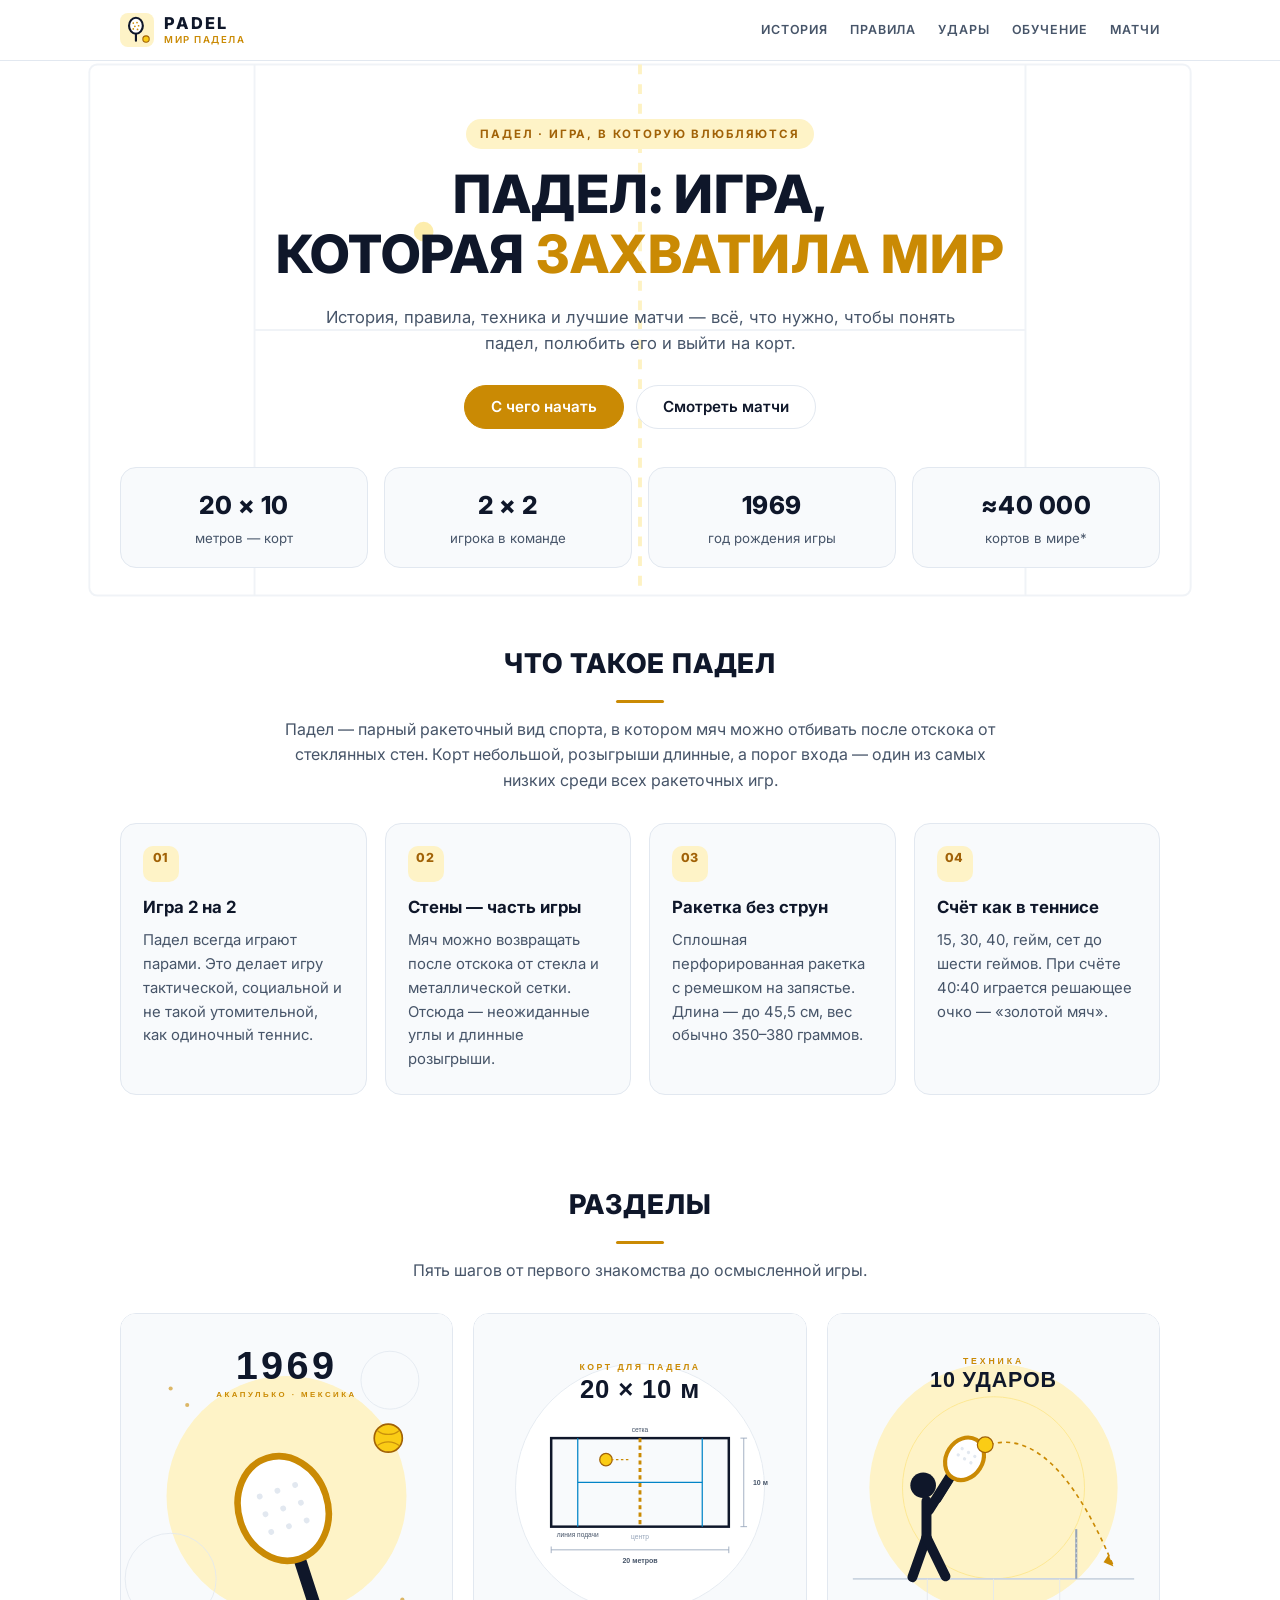
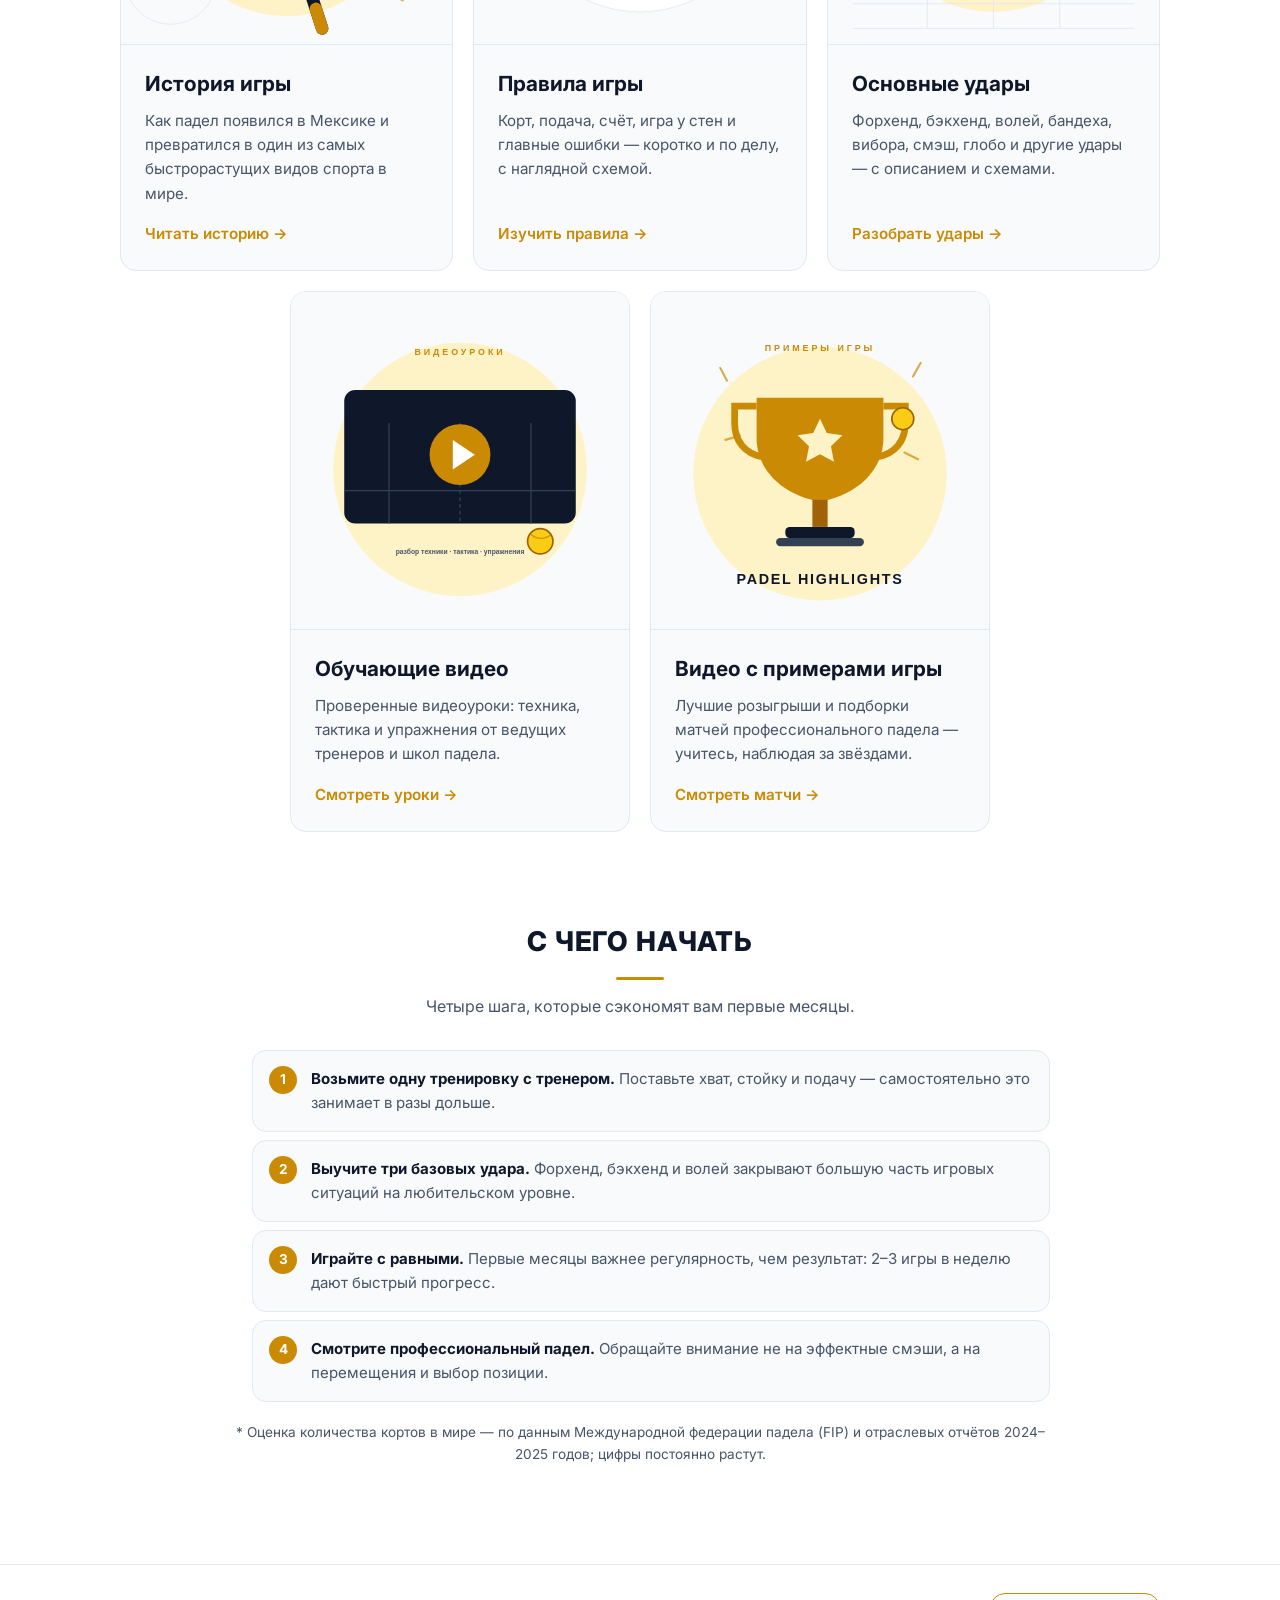
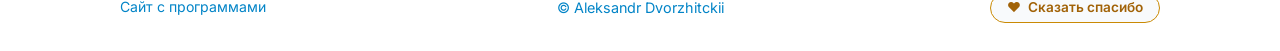
==== index.html @ b7a2c3af "Сайт про падел: история, правила, удары и видео" ====
<!DOCTYPE html>
<html lang="ru">
<head>
  <meta charset="UTF-8" />
  <meta name="viewport" content="width=device-width, initial-scale=1.0" />
  <title>PADEL — всё о паделе: история, правила, удары и лучшие матчи</title>
  <link rel="icon" type="image/svg+xml" href="assets/img/logo.svg" />
  <meta name="description" content="Падел: история и рост популярности, правила игры, основные удары с наглядными схемами, обучающие видео и лучшие матчи. Понятный гид для начинающих." />
  <meta property="og:title" content="PADEL — всё о паделе" />
  <meta property="og:description" content="История, правила, техника и лучшие матчи — всё о паделе в одном месте." />
  <meta property="og:type" content="website" />
  <meta property="og:locale" content="ru_RU" />

  <link rel="preconnect" href="https://fonts.googleapis.com" />
  <link rel="preconnect" href="https://fonts.gstatic.com" crossorigin />
  <link href="https://fonts.googleapis.com/css2?family=Inter:wght@400;500;600;700;800&display=swap" rel="stylesheet" />
  <link rel="stylesheet" href="assets/css/style.css" />
  <script src="assets/js/main.js" defer></script>
</head>
<body>
  <a class="skip-link" href="#main">Перейти к содержимому</a>

  <header class="site-header">
    <div class="container header-inner">
      <a class="brand" href="index.html" aria-label="Padel — на главную">
        <img class="brand-mark" src="assets/img/logo.svg" alt="" width="34" height="34" />
        <span class="brand-text">PADEL<small>МИР ПАДЕЛА</small></span>
      </a>
      <nav class="nav" aria-label="Основная навигация">
        <a href="history.html">История</a>
        <a href="rules.html">Правила</a>
        <a href="strokes.html">Удары</a>
        <a href="tutorials.html">Обучение</a>
        <a href="matches.html">Матчи</a>
      </nav>
    </div>
  </header>

  <main id="main">
    <section class="hero">
      <svg class="hero-court" viewBox="0 0 1200 620" fill="none" aria-hidden="true" focusable="false">
        <rect x="40" y="40" width="1120" height="540" rx="8" stroke="#e2e8f0" stroke-width="2" />
        <line x1="600" y1="40" x2="600" y2="580" stroke="#fde68a" stroke-width="4" stroke-dasharray="10 10" />
        <line x1="208" y1="40" x2="208" y2="580" stroke="#e2e8f0" stroke-width="2" />
        <line x1="992" y1="40" x2="992" y2="580" stroke="#e2e8f0" stroke-width="2" />
        <line x1="208" y1="310" x2="992" y2="310" stroke="#e2e8f0" stroke-width="2" />
        <circle cx="380" cy="210" r="10" fill="#facc15" opacity="0.7" />
      </svg>

      <div class="container">
        <span class="eyebrow">Падел · игра, в которую влюбляются</span>
        <h1>Падел: игра,<br />которая <span class="accent">захватила мир</span></h1>
        <p class="hero-lead">
          История, правила, техника и лучшие матчи — всё, что нужно, чтобы
          понять падел, полюбить его и выйти на корт.
        </p>
        <div class="hero-actions">
          <a class="btn btn-primary" href="#start">С чего начать</a>
          <a class="btn btn-ghost" href="matches.html">Смотреть матчи</a>
        </div>

        <div class="stats">
          <div class="stat"><b>20 × 10</b><span>метров — корт</span></div>
          <div class="stat"><b>2 × 2</b><span>игрока в команде</span></div>
          <div class="stat"><b>1969</b><span>год рождения игры</span></div>
          <div class="stat"><b>≈40 000</b><span>кортов в мире*</span></div>
        </div>
      </div>
    </section>
    <section class="section" aria-labelledby="about-title">
      <div class="container">
        <div class="section-head">
          <h2 id="about-title">Что такое падел</h2>
          <p>
            Падел — парный ракеточный вид спорта, в котором мяч можно
            отбивать после отскока от стеклянных стен. Корт небольшой,
            розыгрыши длинные, а порог входа — один из самых низких
            среди всех ракеточных игр.
          </p>
        </div>

        <div class="feature-grid">
          <div class="feature">
            <span class="icon" aria-hidden="true">🎾</span>
            <h3>Игра 2 на 2</h3>
            <p>
              Падел всегда играют парами. Это делает игру тактической,
              социальной и не такой утомительной, как одиночный теннис.
            </p>
          </div>
          <div class="feature">
            <span class="icon" aria-hidden="true">🧱</span>
            <h3>Стены — часть игры</h3>
            <p>
              Мяч можно возвращать после отскока от стекла и металлической
              сетки. Отсюда — неожиданные углы и длинные розыгрыши.
            </p>
          </div>
          <div class="feature">
            <span class="icon" aria-hidden="true">🏓</span>
            <h3>Ракетка без струн</h3>
            <p>
              Сплошная перфорированная ракетка с ремешком на запястье.
              Длина — до 45,5 см, вес обычно 350–380 граммов.
            </p>
          </div>
          <div class="feature">
            <span class="icon" aria-hidden="true">📊</span>
            <h3>Счёт как в теннисе</h3>
            <p>
              15, 30, 40, гейм, сет до шести геймов. При счёте 40:40
              играется решающее очко — «золотой мяч».
            </p>
          </div>
        </div>
      </div>
    </section>

    <section class="section" aria-labelledby="sections-title">
      <div class="container">
        <div class="section-head">
          <h2 id="sections-title">Разделы</h2>
          <p>Пять шагов от первого знакомства до осмысленной игры.</p>
        </div>

        <div class="grid">
          <a class="card" href="history.html">
            <img class="card-img" src="assets/img/cover-history.svg" alt="История падела: ракетка и мяч, 1969 год" width="800" height="800" />
            <div class="card-body">
              <h3>История игры</h3>
              <p>Как падел появился в Мексике и превратился в один из самых быстрорастущих видов спорта в мире.</p>
              <div class="card-link">Читать историю →</div>
            </div>
          </a>

          <a class="card" href="rules.html">
            <img class="card-img" src="assets/img/cover-rules.svg" alt="Правила падела: корт 20 на 10 метров" width="800" height="800" />
            <div class="card-body">
              <h3>Правила игры</h3>
              <p>Корт, подача, счёт, игра у стен и главные ошибки — коротко и по делу, с наглядной схемой.</p>
              <div class="card-link">Изучить правила →</div>
            </div>
          </a>

          <a class="card" href="strokes.html">
            <img class="card-img" src="assets/img/cover-strokes.svg" alt="Основные удары в паделе: игрок выполняет удар" width="800" height="800" />
            <div class="card-body">
              <h3>Основные удары</h3>
              <p>Форхенд, бэкхенд, волей, бандеха, вибора, смэш, глобо и другие удары — с описанием и схемами.</p>
              <div class="card-link">Разобрать удары →</div>
            </div>
          </a>

          <a class="card" href="tutorials.html">
            <img class="card-img" src="assets/img/cover-tutorials.svg" alt="Обучающие видео по паделу" width="800" height="800" />
            <div class="card-body">
              <h3>Обучающие видео</h3>
              <p>Проверенные видеоуроки: техника, тактика и упражнения от ведущих тренеров и школ падела.</p>
              <div class="card-link">Смотреть уроки →</div>
            </div>
          </a>

          <a class="card" href="matches.html">
            <img class="card-img" src="assets/img/cover-matches.svg" alt="Лучшие матчи и розыгрыши в паделе" width="800" height="800" />
            <div class="card-body">
              <h3>Видео с примерами игры</h3>
              <p>Лучшие розыгрыши и подборки матчей профессионального падела — учитесь, наблюдая за звёздами.</p>
              <div class="card-link">Смотреть матчи →</div>
            </div>
          </a>
        </div>
      </div>
    </section>
    <section class="section" id="start" aria-labelledby="start-title">
      <div class="container">
        <div class="section-head">
          <h2 id="start-title">С чего начать</h2>
          <p>Четыре шага, которые сэкономят вам первые месяцы.</p>
        </div>

        <div class="prose">
          <ol class="steps">
            <li><strong>Возьмите одну тренировку с тренером.</strong> Поставьте хват, стойку и подачу — самостоятельно это занимает в разы дольше.</li>
            <li><strong>Выучите три базовых удара.</strong> Форхенд, бэкхенд и волей закрывают большую часть игровых ситуаций на любительском уровне.</li>
            <li><strong>Играйте с равными.</strong> Первые месяцы важнее регулярность, чем результат: 2–3 игры в неделю дают быстрый прогресс.</li>
            <li><strong>Смотрите профессиональный падел.</strong> Обращайте внимание не на эффектные смэши, а на перемещения и выбор позиции.</li>
          </ol>

          <p class="video-note">
            * Оценка количества кортов в мире — по данным Международной
            федерации падела (FIP) и отраслевых отчётов 2024–2025 годов;
            цифры постоянно растут.
          </p>
        </div>
      </div>
    </section>
  </main>

  <footer>
    <div class="container footer-inner">
      <div class="footer-links">
        <a href="https://www.dvorzhik.site/">Сайт с программами</a>
      </div>
      <a class="footer-copy" href="https://t.me/dvorzhik" target="_blank" rel="noopener noreferrer">© Aleksandr Dvorzhitckii</a>
      <a class="support-btn"
         id="supportBtn"
         href="https://web.tribute.tg/d/QPI"
         target="_blank"
         rel="noopener noreferrer"
         title="Поддержать проект">
        <span class="support-btn__icon" id="supportIcon" aria-hidden="true">❤️</span>
        <span class="support-btn__label" id="supportLabel">Сказать спасибо</span>
      </a>
    </div>
  </footer>
</body>
</html>
---- assets/css/style.css ----
/* ============================================================
   PADEL — всё о паделе
   Стилистика: референс dvorzhik.ru (Inter, светлая тема,
   акцент #ca8a04, карточки #f8fafc, подвал в три колонки)
   ============================================================ */

:root {
  --bg: #ffffff;
  --card-bg: #f8fafc;
  --card-border: #e2e8f0;
  --accent: #ca8a04;
  --accent-hover: #a16207;
  --accent-soft: #fef3c7;
  --text-main: #0f172a;
  --text-muted: #475569;
  --link: #0284c7;
  --radius: 16px;
  --shadow: 0 12px 28px rgba(15, 23, 42, 0.08);
}

* {
  box-sizing: border-box;
  margin: 0;
  padding: 0;
}

html {
  scroll-behavior: smooth;
}

body {
  font-family: 'Inter', system-ui, -apple-system, sans-serif;
  background-color: var(--bg);
  color: var(--text-main);
  line-height: 1.6;
  -webkit-font-smoothing: antialiased;
  display: flex;
  flex-direction: column;
  min-height: 100vh;
}

main {
  flex: 1 0 auto;
}

a {
  color: var(--link);
  text-decoration: none;
  transition: color 0.2s;
}

a:hover {
  color: var(--accent);
}

img,
svg {
  max-width: 100%;
}

:focus-visible {
  outline: 2px solid var(--accent);
  outline-offset: 3px;
}

.container {
  max-width: 1080px;
  margin: 0 auto;
  padding: 0 20px;
  width: 100%;
}

.visually-hidden {
  position: absolute;
  width: 1px;
  height: 1px;
  margin: -1px;
  padding: 0;
  overflow: hidden;
  clip: rect(0 0 0 0);
  white-space: nowrap;
  border: 0;
}

.skip-link {
  position: absolute;
  left: 16px;
  top: -60px;
  z-index: 100;
  background: var(--accent);
  color: #fff;
  padding: 10px 18px;
  border-radius: 0 0 10px 10px;
  font-weight: 600;
  transition: top 0.2s;
}

.skip-link:focus {
  top: 0;
  color: #fff;
}

/* ---------- Шапка сайта ---------- */

.site-header {
  position: sticky;
  top: 0;
  z-index: 50;
  background: rgba(255, 255, 255, 0.94);
  backdrop-filter: blur(8px);
  border-bottom: 1px solid var(--card-border);
}

.header-inner {
  display: flex;
  align-items: center;
  justify-content: space-between;
  gap: 14px 28px;
  flex-wrap: wrap;
  padding-top: 13px;
  padding-bottom: 13px;
}

.brand {
  display: inline-flex;
  align-items: center;
  gap: 10px;
  color: var(--text-main);
  font-size: 1.02rem;
  font-weight: 800;
  letter-spacing: 0.14em;
  text-transform: uppercase;
  line-height: 1;
}

.brand:hover {
  color: var(--text-main);
}

.brand-mark {
  width: 34px;
  height: 34px;
  flex: 0 0 auto;
}

.brand-text small {
  display: block;
  margin-top: 4px;
  font-size: 0.6rem;
  font-weight: 600;
  letter-spacing: 0.16em;
  color: var(--accent);
}

.nav {
  display: flex;
  align-items: center;
  gap: 22px;
}

.nav a {
  position: relative;
  padding: 6px 0;
  font-size: 0.78rem;
  font-weight: 600;
  letter-spacing: 0.07em;
  text-transform: uppercase;
  color: var(--text-muted);
  white-space: nowrap;
}

.nav a:hover {
  color: var(--accent);
}

.nav a[aria-current='page'] {
  color: var(--text-main);
}

.nav a[aria-current='page']::after {
  content: '';
  position: absolute;
  left: 0;
  right: 0;
  bottom: -2px;
  height: 2px;
  border-radius: 2px;
  background: var(--accent);
}

/* ---------- Заголовки страниц (как в референсе) ---------- */

.top-title-sec {
  padding: 35px 0 20px;
  text-align: center;
}

.top-title-sec h1 {
  font-size: 2.2rem;
  font-weight: 800;
  letter-spacing: 0.5px;
  color: var(--text-main);
  text-transform: uppercase;
}

.page-head {
  padding: 46px 0 6px;
  text-align: center;
}

.page-head h1 {
  font-size: clamp(1.7rem, 4vw, 2.4rem);
  font-weight: 800;
  letter-spacing: 0.5px;
  text-transform: uppercase;
  line-height: 1.2;
}

.page-head .eyebrow {
  margin-bottom: 14px;
}

.page-head .lead {
  max-width: 720px;
  margin: 16px auto 0;
  color: var(--text-muted);
  font-size: 1.02rem;
}

.eyebrow {
  display: inline-flex;
  align-items: center;
  gap: 8px;
  padding: 6px 14px;
  border-radius: 999px;
  background: var(--accent-soft);
  color: var(--accent-hover);
  font-size: 0.72rem;
  font-weight: 700;
  letter-spacing: 0.16em;
  text-transform: uppercase;
}

/* ---------- Главный экран ---------- */

.hero {
  position: relative;
  overflow: hidden;
  padding: 58px 0 30px;
  text-align: center;
}

.hero-court {
  position: absolute;
  top: 50%;
  left: 50%;
  width: min(1180px, 130%);
  transform: translate(-50%, -50%);
  opacity: 0.5;
  pointer-events: none;
  z-index: -1;
}

.hero h1 {
  max-width: 900px;
  margin: 16px auto 0;
  font-size: clamp(2rem, 5.4vw, 3.3rem);
  font-weight: 800;
  line-height: 1.12;
  letter-spacing: 0.01em;
  text-transform: uppercase;
}

.hero h1 .accent {
  color: var(--accent);
}

.hero-lead {
  max-width: 660px;
  margin: 20px auto 0;
  color: var(--text-muted);
  font-size: 1.04rem;
}

.hero-actions {
  display: flex;
  flex-wrap: wrap;
  justify-content: center;
  gap: 12px;
  margin-top: 28px;
}

.btn {
  display: inline-flex;
  align-items: center;
  justify-content: center;
  gap: 8px;
  padding: 12px 26px;
  border: 1px solid transparent;
  border-radius: 999px;
  font-family: inherit;
  font-size: 0.95rem;
  font-weight: 600;
  line-height: 1.2;
  cursor: pointer;
  transition: background-color 0.25s, color 0.25s, border-color 0.25s,
    transform 0.25s, box-shadow 0.25s;
}

.btn-primary {
  background: var(--accent);
  border-color: var(--accent);
  color: #ffffff;
}

.btn-primary:hover,
.btn-primary:focus-visible {
  background: var(--accent-hover);
  border-color: var(--accent-hover);
  color: #ffffff;
  transform: translateY(-2px);
  box-shadow: 0 8px 18px rgba(202, 138, 4, 0.25);
}

.btn-ghost {
  background: #ffffff;
  border-color: var(--card-border);
  color: var(--text-main);
}

.btn-ghost:hover,
.btn-ghost:focus-visible {
  border-color: var(--accent);
  color: var(--accent-hover);
  transform: translateY(-2px);
}

/* ---------- Показатели ---------- */

.stats {
  display: grid;
  grid-template-columns: repeat(auto-fit, minmax(150px, 1fr));
  gap: 16px;
  margin-top: 38px;
}

.stat {
  padding: 18px 16px;
  background: var(--card-bg);
  border: 1px solid var(--card-border);
  border-radius: var(--radius);
  text-align: center;
}

.stat b {
  display: block;
  font-size: 1.55rem;
  font-weight: 800;
  letter-spacing: 0.02em;
}

.stat span {
  display: block;
  margin-top: 2px;
  color: var(--text-muted);
  font-size: 0.83rem;
}

/* ---------- Секции ---------- */

.section {
  padding: 44px 0;
}

.section-tight {
  padding: 28px 0;
}

.section-head {
  max-width: 720px;
  margin: 0 auto 30px;
  text-align: center;
}

.section-head h2 {
  font-size: clamp(1.35rem, 3vw, 1.7rem);
  font-weight: 800;
  letter-spacing: 0.03em;
  text-transform: uppercase;
}

.section-head h2::after {
  content: '';
  display: block;
  width: 48px;
  height: 3px;
  margin: 14px auto 0;
  border-radius: 3px;
  background: var(--accent);
}

.section-head p {
  margin-top: 14px;
  color: var(--text-muted);
}

/* ---------- Сетка карточек разделов ---------- */

.projects {
  padding: 10px 0 20px;
}

.grid {
  display: flex;
  flex-wrap: wrap;
  justify-content: center;
  gap: 20px;
}

.card {
  display: flex;
  flex: 1 1 300px;
  flex-direction: column;
  max-width: 340px;
  overflow: hidden;
  background: var(--card-bg);
  border: 1px solid var(--card-border);
  border-radius: var(--radius);
  color: var(--text-main);
  text-decoration: none;
  transition: transform 0.2s, box-shadow 0.2s, border-color 0.2s;
}

.card:hover {
  transform: translateY(-4px);
  box-shadow: var(--shadow);
  border-color: var(--accent);
  color: var(--text-main);
}

.card-img {
  display: block;
  width: 100%;
  height: auto;
  aspect-ratio: 1 / 1;
  object-fit: cover;
  background: #ffffff;
  border-bottom: 1px solid var(--card-border);
}

.card-body {
  display: flex;
  flex-direction: column;
  flex-grow: 1;
  padding: 22px 24px 24px;
}

.card h3 {
  margin-bottom: 8px;
  font-size: 1.3rem;
  font-weight: 700;
}

.card p {
  flex-grow: 1;
  color: var(--text-muted);
  font-size: 0.95rem;
}

.card .card-link {
  margin-top: 16px;
  color: var(--accent);
  font-size: 0.95rem;
  font-weight: 600;
}

.card:hover .card-link {
  color: var(--accent-hover);
}

/* ---------- Инфоблоки ---------- */

.feature-grid {
  display: grid;
  grid-template-columns: repeat(auto-fit, minmax(240px, 1fr));
  gap: 18px;
  counter-reset: feature;
}

.feature {
  padding: 22px;
  background: var(--card-bg);
  border: 1px solid var(--card-border);
  border-radius: var(--radius);
  counter-increment: feature;
}

.feature .icon {
  display: grid;
  place-items: center;
  width: 36px;
  height: 36px;
  margin-bottom: 12px;
  border-radius: 10px;
  background: var(--accent-soft);
  font-size: 0;
  line-height: 1;
}

.feature .icon::before {
  content: counter(feature, decimal-leading-zero);
  color: var(--accent-hover);
  font-size: 0.78rem;
  font-weight: 800;
  letter-spacing: 0.06em;
}

.feature h3 {
  margin-bottom: 8px;
  font-size: 1.05rem;
  font-weight: 700;
}

.feature p {
  color: var(--text-muted);
  font-size: 0.93rem;
}

/* ---------- Текстовые страницы ---------- */

.prose {
  max-width: 820px;
  margin: 0 auto;
}

.prose > p,
.prose > ul,
.prose > ol {
  color: var(--text-muted);
}

.prose h2 {
  margin: 40px 0 12px;
  font-size: 1.45rem;
  font-weight: 800;
  letter-spacing: 0.01em;
}

.prose h2:first-child {
  margin-top: 8px;
}

.prose h3 {
  margin: 26px 0 8px;
  font-size: 1.1rem;
  font-weight: 700;
}

.prose p + p {
  margin-top: 12px;
}

.prose ul,
.prose ol {
  display: grid;
  gap: 8px;
  margin: 12px 0 0 22px;
}

.prose li::marker {
  color: var(--accent);
}

.prose strong {
  color: var(--text-main);
}

.prose a {
  text-decoration: underline;
  text-underline-offset: 2px;
}

.callout {
  margin: 22px 0;
  padding: 16px 20px;
  background: var(--card-bg);
  border-left: 3px solid var(--accent);
  border-radius: 0 12px 12px 0;
  color: var(--text-muted);
  font-size: 0.95rem;
}

.callout strong {
  color: var(--text-main);
}

/* ---------- Таймлайн ---------- */

.timeline {
  position: relative;
  max-width: 780px;
  margin: 0 auto;
  padding-left: 26px;
  border-left: 2px solid var(--card-border);
  list-style: none;
}

.timeline li {
  position: relative;
  padding-bottom: 28px;
}

.timeline li:last-child {
  padding-bottom: 0;
}

.timeline li::before {
  content: '';
  position: absolute;
  left: -36px;
  top: 5px;
  width: 12px;
  height: 12px;
  background: var(--accent);
  border: 3px solid #ffffff;
  border-radius: 50%;
  box-shadow: 0 0 0 2px var(--card-border);
}

.timeline time {
  display: block;
  color: var(--accent);
  font-size: 0.78rem;
  font-weight: 700;
  letter-spacing: 0.1em;
  text-transform: uppercase;
}

.timeline h3 {
  margin: 3px 0 6px;
  font-size: 1.08rem;
  font-weight: 700;
}

.timeline p {
  color: var(--text-muted);
  font-size: 0.95rem;
}

/* ---------- Таблицы ---------- */

.table-wrap {
  margin: 20px 0;
  overflow-x: auto;
  background: #ffffff;
  border: 1px solid var(--card-border);
  border-radius: var(--radius);
}

table {
  width: 100%;
  min-width: 460px;
  border-collapse: collapse;
  font-size: 0.93rem;
}

th,
td {
  padding: 12px 16px;
  text-align: left;
  border-bottom: 1px solid var(--card-border);
}

th {
  background: var(--card-bg);
  color: var(--text-muted);
  font-size: 0.76rem;
  font-weight: 700;
  letter-spacing: 0.07em;
  text-transform: uppercase;
}

td {
  color: var(--text-muted);
  vertical-align: top;
}

td strong {
  color: var(--text-main);
}

tbody tr:last-child td {
  border-bottom: none;
}


/* ---------- Правила: схема корта и шаги ---------- */

.court-figure {
  margin: 8px 0 26px;
  padding: 18px;
  background: var(--card-bg);
  border: 1px solid var(--card-border);
  border-radius: var(--radius);
}

.court-figure img {
  display: block;
  width: 100%;
  height: auto;
}

.court-figure figcaption {
  margin-top: 10px;
  color: var(--text-muted);
  font-size: 0.82rem;
  text-align: center;
}

.rule-grid {
  display: grid;
  grid-template-columns: repeat(auto-fit, minmax(220px, 1fr));
  gap: 18px;
  margin: 20px 0;
}

.rule-card {
  padding: 22px;
  background: var(--card-bg);
  border: 1px solid var(--card-border);
  border-radius: var(--radius);
}

.rule-card h3 {
  margin: 0 0 8px;
  font-size: 1.02rem;
}

.rule-card p {
  color: var(--text-muted);
  font-size: 0.92rem;
}

.rule-card .rule-value {
  display: block;
  margin-bottom: 4px;
  color: var(--accent-hover);
  font-size: 1.35rem;
  font-weight: 800;
  letter-spacing: 0.02em;
}

.steps {
  display: grid;
  gap: 14px;
  margin: 18px 0 0;
  counter-reset: step;
  list-style: none;
}

.steps li {
  position: relative;
  padding: 16px 18px 16px 58px;
  background: var(--card-bg);
  border: 1px solid var(--card-border);
  border-radius: 14px;
  color: var(--text-muted);
  font-size: 0.94rem;
}

.steps li::before {
  counter-increment: step;
  content: counter(step);
  position: absolute;
  left: 16px;
  top: 15px;
  display: grid;
  place-items: center;
  width: 28px;
  height: 28px;
  border-radius: 50%;
  background: var(--accent);
  color: #ffffff;
  font-size: 0.85rem;
  font-weight: 700;
}

.steps li strong {
  color: var(--text-main);
}

/* ---------- Удары ---------- */

.shot-list {
  display: grid;
  gap: 24px;
}

.shot {
  display: grid;
  grid-template-columns: minmax(0, 1.05fr) minmax(0, 1fr);
  overflow: hidden;
  background: var(--card-bg);
  border: 1px solid var(--card-border);
  border-radius: 18px;
  scroll-margin-top: 92px;
  transition: border-color 0.2s, box-shadow 0.2s;
}

.shot:hover {
  border-color: var(--accent);
  box-shadow: var(--shadow);
}

.shot-media {
  display: flex;
  align-items: center;
  background: #ffffff;
  border-right: 1px solid var(--card-border);
}

.shot-media img {
  display: block;
  width: 100%;
  height: 100%;
  aspect-ratio: 4 / 3;
  object-fit: cover;
}

.shot:nth-child(even) .shot-media {
  order: 2;
  border-right: none;
  border-left: 1px solid var(--card-border);
}

.shot-body {
  padding: 26px 28px;
}

.shot-tag {
  display: inline-block;
  padding: 4px 10px;
  border-radius: 999px;
  background: var(--accent-soft);
  color: var(--accent-hover);
  font-size: 0.68rem;
  font-weight: 700;
  letter-spacing: 0.12em;
  text-transform: uppercase;
}

.shot-body h2 {
  margin: 10px 0 4px;
  font-size: 1.35rem;
  font-weight: 800;
  line-height: 1.25;
}

.shot-subtitle {
  color: var(--accent);
  font-size: 0.8rem;
  font-weight: 600;
  letter-spacing: 0.08em;
  text-transform: uppercase;
}

.shot-body p {
  margin-top: 10px;
  color: var(--text-muted);
  font-size: 0.94rem;
}

.shot-meta {
  display: grid;
  gap: 8px;
  margin-top: 16px;
  font-size: 0.88rem;
}

.shot-meta div {
  display: grid;
  grid-template-columns: 104px minmax(0, 1fr);
  gap: 10px;
}

.shot-meta dt {
  color: var(--text-main);
  font-weight: 700;
}

.shot-meta dd {
  margin: 0;
  color: var(--text-muted);
}

.shot-jump {
  display: flex;
  flex-wrap: wrap;
  justify-content: center;
  gap: 8px;
  max-width: 900px;
  margin: 0 auto 26px;
}

.shot-jump a {
  padding: 7px 14px;
  border: 1px solid var(--card-border);
  border-radius: 999px;
  background: var(--card-bg);
  color: var(--text-muted);
  font-size: 0.82rem;
  font-weight: 600;
  transition: border-color 0.2s, color 0.2s, background-color 0.2s;
}

.shot-jump a:hover {
  border-color: var(--accent);
  background: var(--accent-soft);
  color: var(--accent-hover);
}


/* ---------- Видео ---------- */

.video-grid {
  display: grid;
  grid-template-columns: repeat(auto-fit, minmax(min(300px, 100%), 1fr));
  gap: 22px;
}

.video-card {
  display: flex;
  flex-direction: column;
  overflow: hidden;
  background: var(--card-bg);
  border: 1px solid var(--card-border);
  border-radius: var(--radius);
  transition: transform 0.2s, box-shadow 0.2s, border-color 0.2s;
}

.video-card:hover {
  transform: translateY(-4px);
  border-color: var(--accent);
  box-shadow: var(--shadow);
}

.video-frame {
  position: relative;
  display: block;
  width: 100%;
  aspect-ratio: 16 / 9;
  padding: 0;
  overflow: hidden;
  border: 0;
  background: #0f172a;
  cursor: pointer;
}

.video-frame img {
  width: 100%;
  height: 100%;
  object-fit: cover;
  display: block;
  opacity: 0.88;
  transition: opacity 0.25s, transform 0.35s;
}

.video-frame:hover img,
.video-frame:focus-visible img {
  opacity: 1;
  transform: scale(1.03);
}

.video-frame iframe {
  position: absolute;
  inset: 0;
  width: 100%;
  height: 100%;
  border: 0;
}

.play-btn {
  position: absolute;
  top: 50%;
  left: 50%;
  display: grid;
  place-items: center;
  width: 58px;
  height: 58px;
  transform: translate(-50%, -50%);
  background: rgba(255, 255, 255, 0.95);
  border-radius: 50%;
  box-shadow: 0 10px 24px rgba(15, 23, 42, 0.28);
  transition: transform 0.2s, background-color 0.2s;
}

.play-btn::before {
  content: '';
  width: 0;
  height: 0;
  margin-left: 4px;
  border-top: 10px solid transparent;
  border-bottom: 10px solid transparent;
  border-left: 16px solid var(--accent-hover);
}

.video-frame:hover .play-btn,
.video-frame:focus-visible .play-btn {
  transform: translate(-50%, -50%) scale(1.08);
  background: #ffffff;
}

.video-card-body {
  display: flex;
  flex: 1;
  flex-direction: column;
  gap: 8px;
  padding: 18px 20px 20px;
}

.video-card-body h3 {
  font-size: 1.02rem;
  font-weight: 700;
  line-height: 1.35;
}

.video-card-body p {
  flex: 1;
  color: var(--text-muted);
  font-size: 0.9rem;
}

.video-meta {
  color: var(--accent);
  font-size: 0.7rem;
  font-weight: 700;
  letter-spacing: 0.1em;
  text-transform: uppercase;
}

.video-note {
  margin-top: 20px;
  color: var(--text-muted);
  font-size: 0.85rem;
  text-align: center;
}

/* ---------- Подвал (как в референсе) ---------- */

footer {
  border-top: 1px solid var(--card-border);
  margin-top: 54px;
  padding: 28px 0;
  text-align: center;
  color: var(--text-muted);
  font-size: 0.9rem;
}

/* Подвал: ссылки слева, копирайт строго по центру, кнопка поддержки
   справа. Боковые колонки равны (1fr), поэтому центр не съезжает. */
.footer-inner {
  display: grid;
  grid-template-columns: 1fr auto 1fr;
  align-items: center;
  gap: 10px 16px;
}

.footer-links {
  display: flex;
  flex-wrap: wrap;
  justify-self: start;
  gap: 6px 18px;
  font-size: 0.88rem;
}

.footer-copy {
  justify-self: center;
  text-align: center;
}

/* ---------- Кнопка поддержки ---------- */

.support-btn {
  position: relative;
  display: inline-flex;
  align-items: center;
  justify-content: center;
  gap: 7px;
  padding: 7px 16px;
  border: 1px solid var(--accent);
  border-radius: 999px;
  background: var(--card-bg);
  color: var(--accent-hover);
  font-family: inherit;
  font-size: 0.85rem;
  font-weight: 600;
  line-height: 1;
  white-space: nowrap;
  /* Ширина кнопки не меняется при смене фразы: значение считает скрипт
     по самой широкой надписи, а 0.85rem — запас до загрузки Inter */
  min-width: 12.5em;
  transition: background-color 0.3s, color 0.3s, border-color 0.3s,
    transform 0.3s, box-shadow 0.3s;
}

.support-btn__icon,
.support-btn__label {
  display: block;
  transition: opacity 0.3s ease, transform 0.3s ease;
}

.support-btn__icon.is-fading,
.support-btn__label.is-fading {
  opacity: 0;
  transform: translateY(-4px);
}

.support-btn:hover,
.support-btn:focus-visible {
  background: var(--accent);
  border-color: var(--accent);
  color: #ffffff;
  transform: translateY(-2px);
  box-shadow: 0 8px 18px rgba(202, 138, 4, 0.25);
}

.support-btn:active {
  transform: translateY(0);
}

.support-btn:focus-visible {
  outline: 2px solid var(--accent);
  outline-offset: 3px;
}

/* В подвале кнопка поддержки прижата к правому краю */
.footer-inner .support-btn {
  justify-self: end;
}

/* ---------- Адаптивность ---------- */

@media (max-width: 900px) {
  .shot {
    grid-template-columns: minmax(0, 1fr);
  }

  .shot-media,
  .shot:nth-child(even) .shot-media {
    order: 0;
    border-right: none;
    border-left: none;
    border-bottom: 1px solid var(--card-border);
  }
}

@media (max-width: 760px) {
  .header-inner {
    flex-direction: column;
    align-items: flex-start;
    gap: 10px;
    padding-top: 12px;
    padding-bottom: 0;
  }

  .nav {
    width: 100%;
    gap: 18px;
    padding: 10px 0 12px;
    overflow-x: auto;
    scrollbar-width: none;
  }

  .nav::-webkit-scrollbar {
    display: none;
  }

  .nav a {
    font-size: 0.74rem;
  }
}

@media (max-width: 820px) {
  .top-title-sec h1 {
    font-size: 1.6rem;
  }
}

@media (max-width: 480px) {
  .container {
    padding: 0 14px;
  }

  .nav {
    gap: 14px;
  }

  .nav a {
    font-size: 0.7rem;
    letter-spacing: 0.04em;
  }

  .top-title-sec h1 {
    font-size: 1.35rem;
  }

  .hero {
    padding-top: 40px;
  }

  .card {
    flex-basis: 100%;
    max-width: none;
  }

  .shot-body {
    padding: 22px 20px;
  }

  .shot-meta div {
    grid-template-columns: 88px minmax(0, 1fr);
  }

  /* На узких экранах подвал складывается в одну колонку по центру */
  .footer-inner {
    grid-template-columns: 1fr;
    justify-items: center;
  }

  .footer-links,
  .footer-copy {
    justify-self: center;
  }

  .footer-inner .support-btn {
    justify-self: center;
  }
}

@media (prefers-reduced-motion: reduce) {
  html {
    scroll-behavior: auto;
  }

  *,
  *::before,
  *::after {
    transition-duration: 0.01ms !important;
    animation-duration: 0.01ms !important;
  }
}
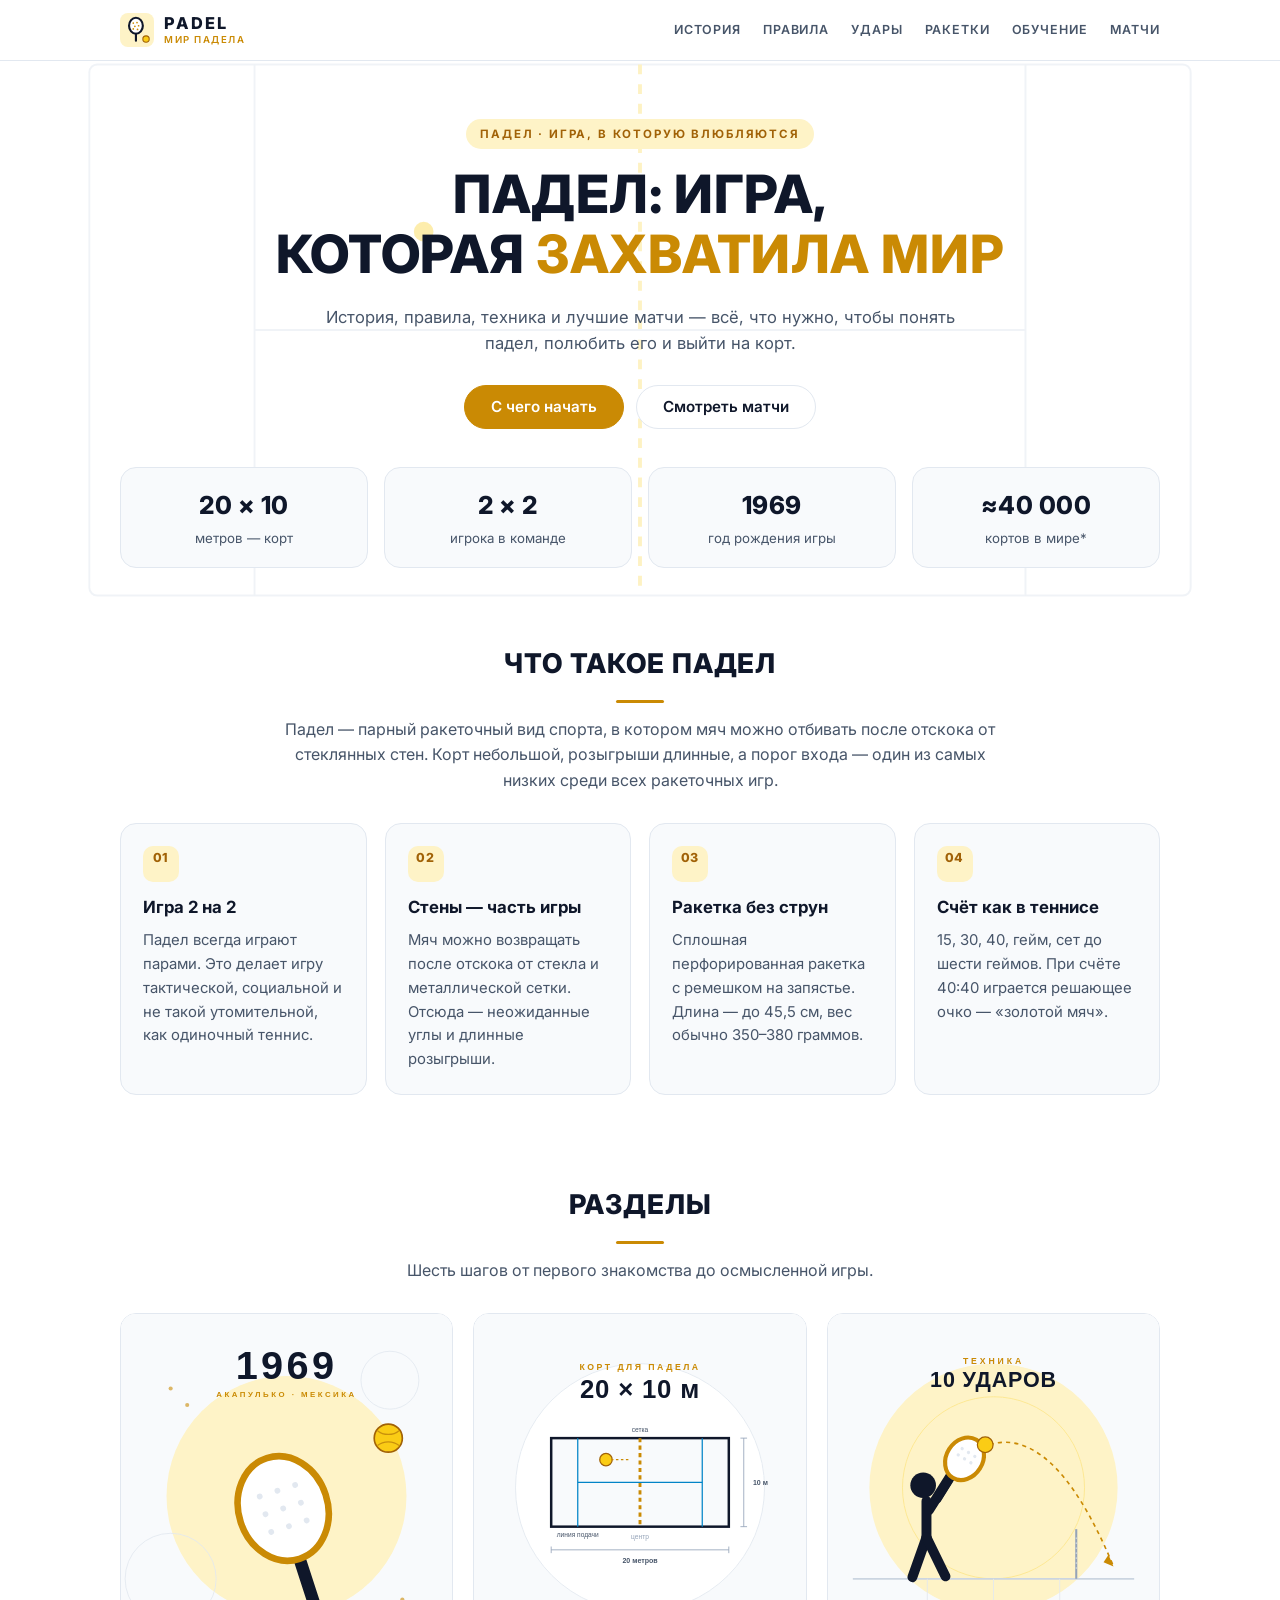
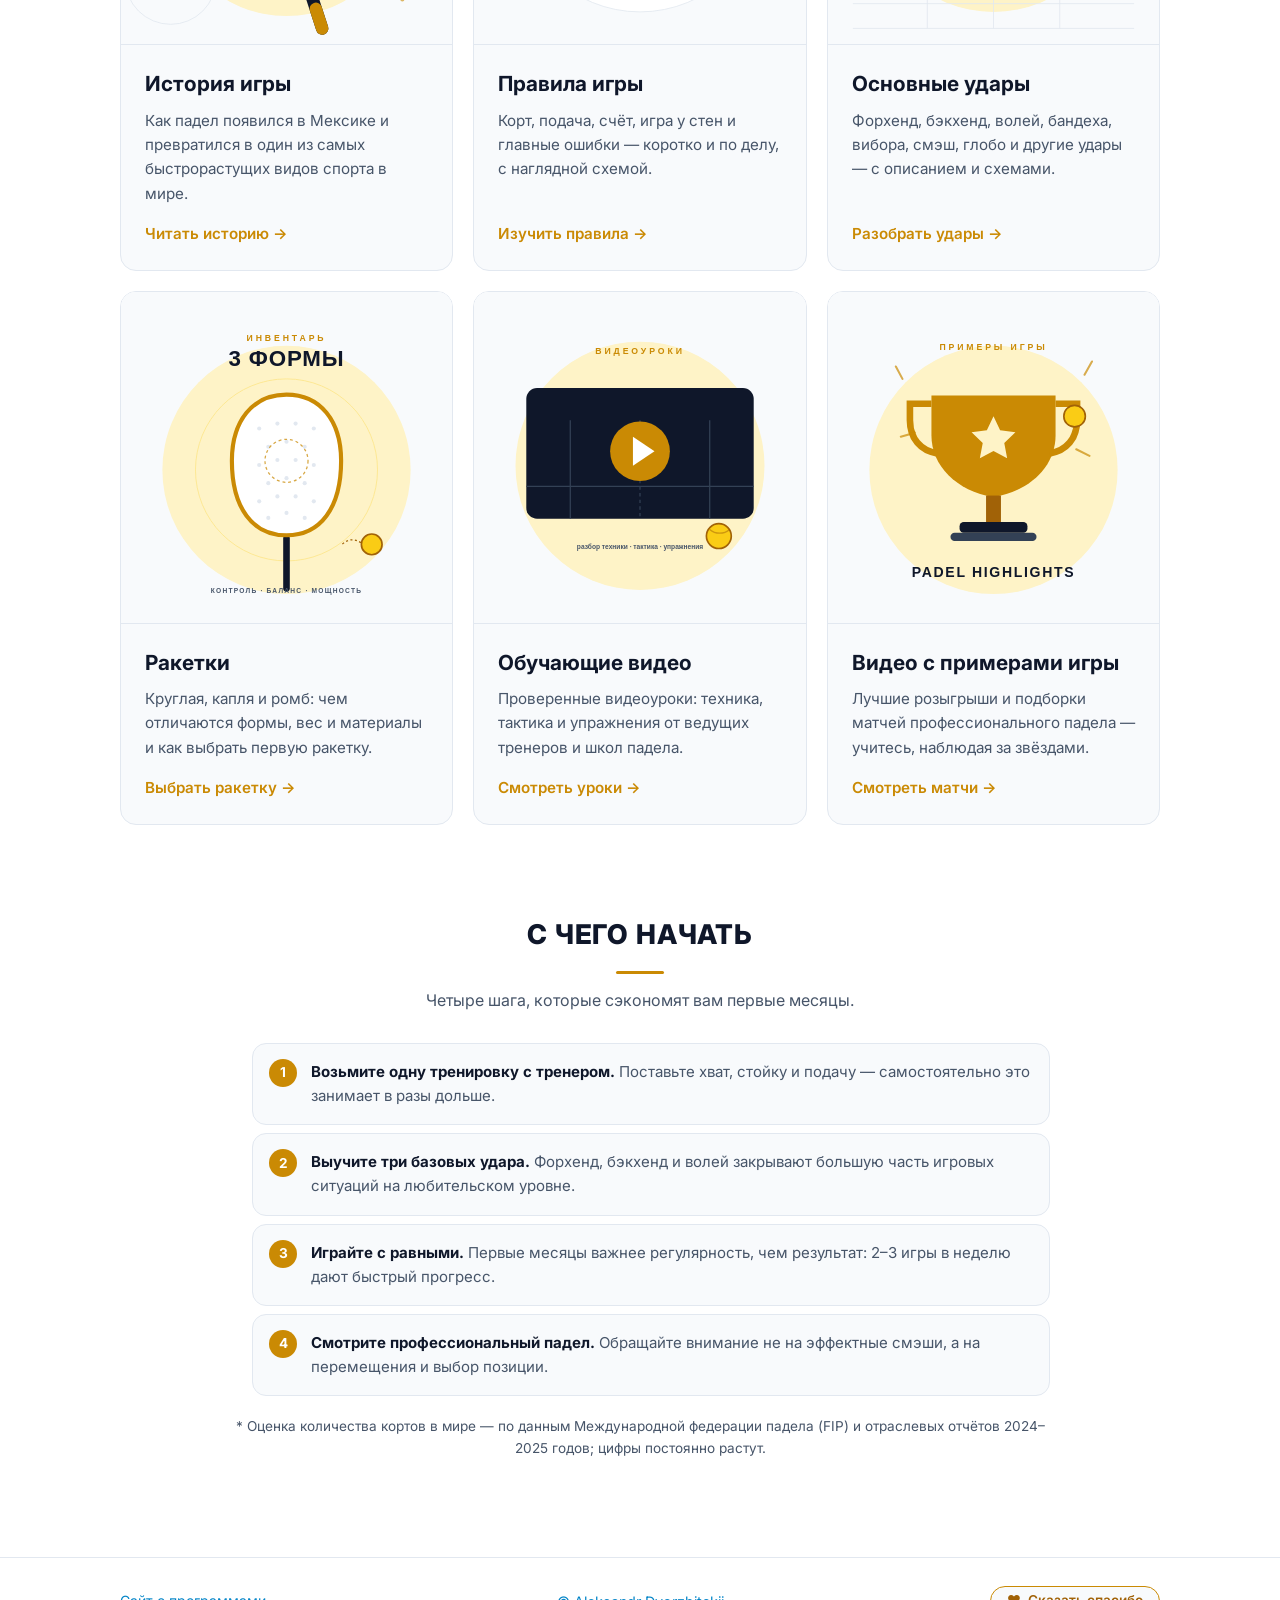
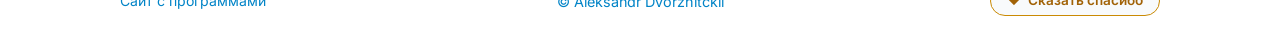
==== commit 9a2d6a0a: "Add rackets section: page, SVG covers, nav links, mobile table hint" ====
--- a/index.html
+++ b/index.html
@@ -3,9 +3,9 @@
 <head>
   <meta charset="UTF-8" />
   <meta name="viewport" content="width=device-width, initial-scale=1.0" />
-  <title>PADEL — всё о паделе: история, правила, удары и лучшие матчи</title>
+  <title>PADEL — всё о паделе: история, правила, удары, ракетки и матчи</title>
   <link rel="icon" type="image/svg+xml" href="assets/img/logo.svg" />
-  <meta name="description" content="Падел: история и рост популярности, правила игры, основные удары с наглядными схемами, обучающие видео и лучшие матчи. Понятный гид для начинающих." />
+  <meta name="description" content="Падел: история и рост популярности, правила игры, основные удары с наглядными схемами, виды ракеток и советы по выбору, обучающие видео и лучшие матчи. Понятный гид для начинающих." />
   <meta property="og:title" content="PADEL — всё о паделе" />
   <meta property="og:description" content="История, правила, техника и лучшие матчи — всё о паделе в одном месте." />
   <meta property="og:type" content="website" />
@@ -29,7 +29,9 @@
       <nav class="nav" aria-label="Основная навигация">
         <a href="history.html">История</a>
         <a href="rules.html">Правила</a>
-        <a href="strokes.html">Удары</a>
+        <a href="strokes.html">Удары</a>+
+        <a href="rackets.html">Ракетки</a>
         <a href="tutorials.html">Обучение</a>
         <a href="matches.html">Матчи</a>
       </nav>
@@ -120,7 +122,7 @@
       <div class="container">
         <div class="section-head">
           <h2 id="sections-title">Разделы</h2>
-          <p>Пять шагов от первого знакомства до осмысленной игры.</p>
+          <p>Шесть шагов от первого знакомства до осмысленной игры.</p>
         </div>
 
         <div class="grid">
@@ -148,6 +150,15 @@
               <h3>Основные удары</h3>
               <p>Форхенд, бэкхенд, волей, бандеха, вибора, смэш, глобо и другие удары — с описанием и схемами.</p>
               <div class="card-link">Разобрать удары →</div>
+            </div>
+          </a>
+
+          <a class="card" href="rackets.html">
+            <img class="card-img" src="assets/img/cover-rackets.svg" alt="Ракетки для падела: круглые, капля и ромб" width="800" height="800" />
+            <div class="card-body">
+              <h3>Ракетки</h3>
+              <p>Круглая, капля и ромб: чем отличаются формы, вес и материалы и как выбрать первую ракетку.</p>
+              <div class="card-link">Выбрать ракетку →</div>
             </div>
           </a>
 
--- a/assets/css/style.css
+++ b/assets/css/style.css
@@ -550,6 +550,14 @@
   margin-top: 8px;
 }
 
+/* Отступ при переходе по якорям, чтобы заголовок не прятался
+   под липкой шапкой */
+.prose h2,
+.prose h3,
+section[id] {
+  scroll-margin-top: 92px;
+}
+
 .prose h3 {
   margin: 26px 0 8px;
   font-size: 1.1rem;
@@ -652,9 +660,26 @@
 .table-wrap {
   margin: 20px 0;
   overflow-x: auto;
+  -webkit-overflow-scrolling: touch;
+  overscroll-behavior-x: contain;
   background: #ffffff;
   border: 1px solid var(--card-border);
   border-radius: var(--radius);
+}
+
+/* Подсказка «таблица прокручивается» — включает скрипт,
+   только если таблица реально шире экрана */
+.table-hint {
+  display: flex;
+  align-items: center;
+  gap: 6px;
+  margin: -8px 0 18px;
+  color: var(--text-muted);
+  font-size: 0.8rem;
+}
+
+.table-hint[hidden] {
+  display: none;
 }
 
 table {
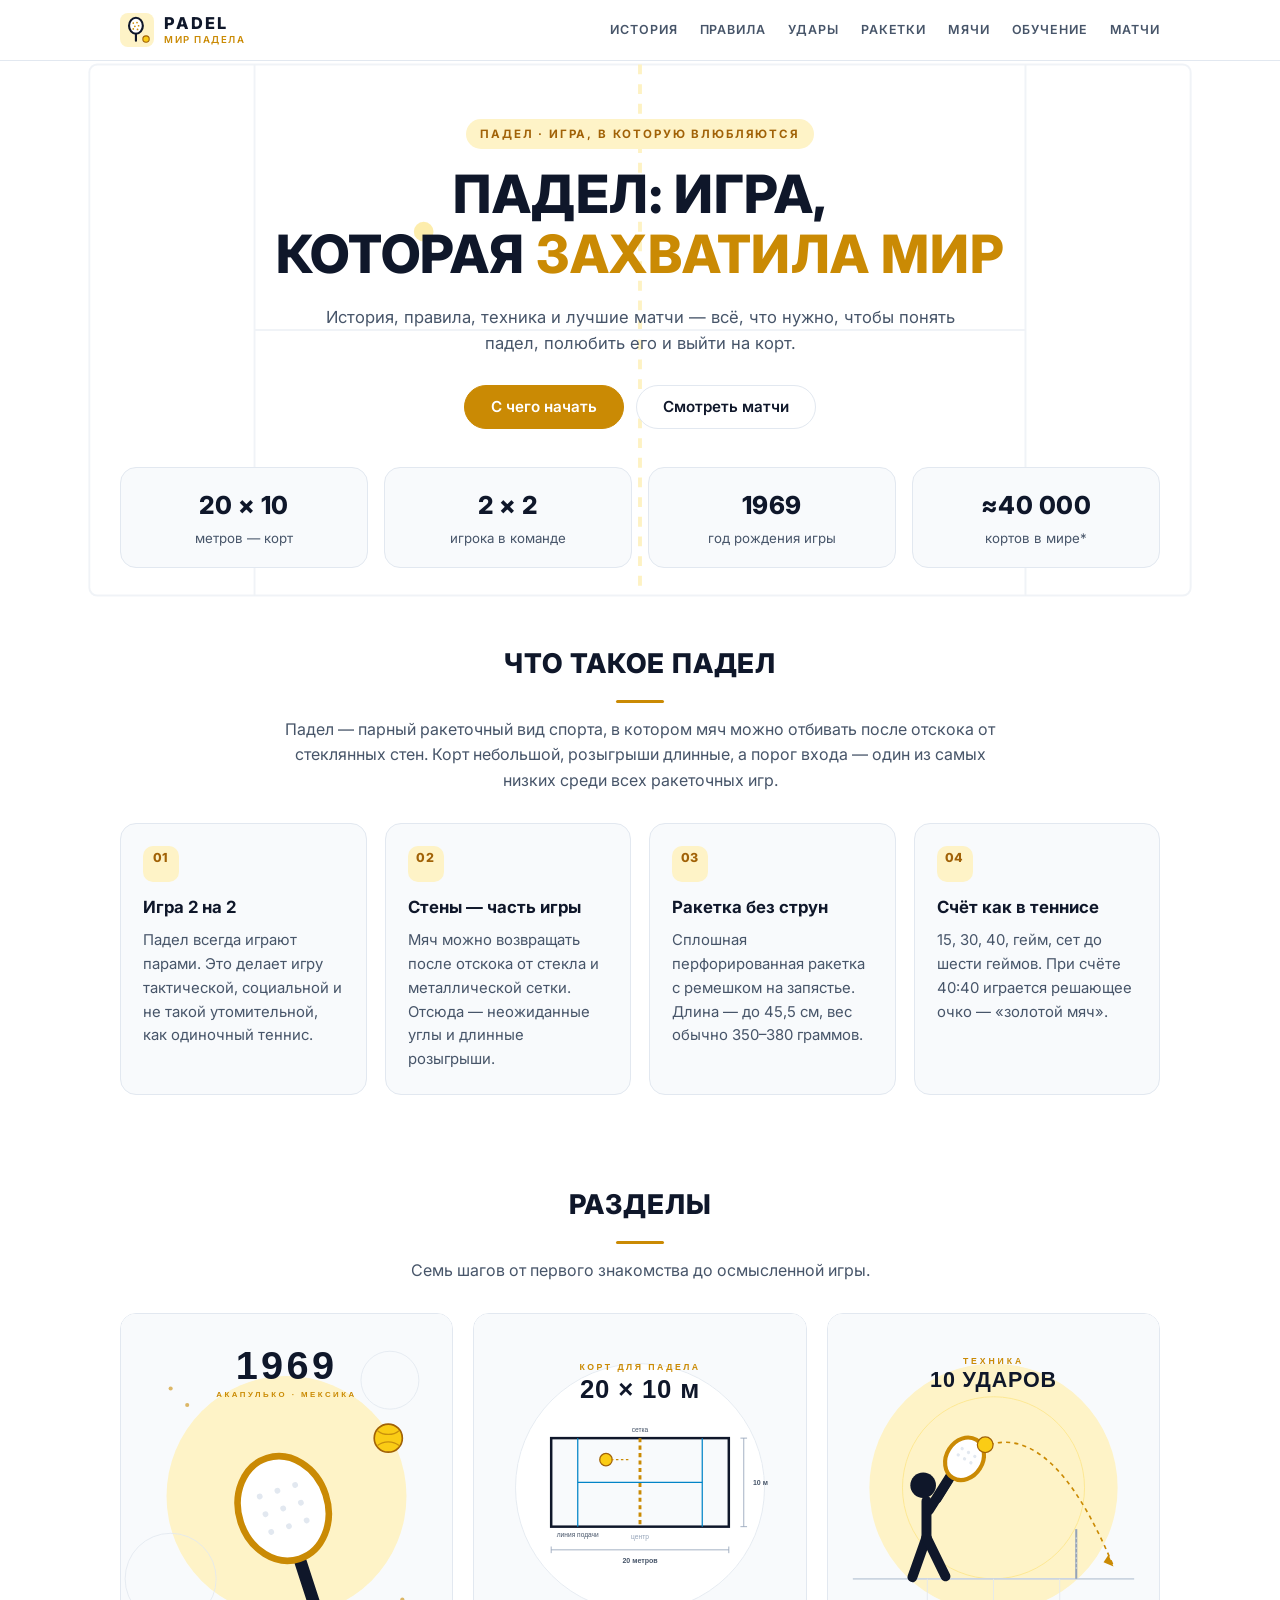
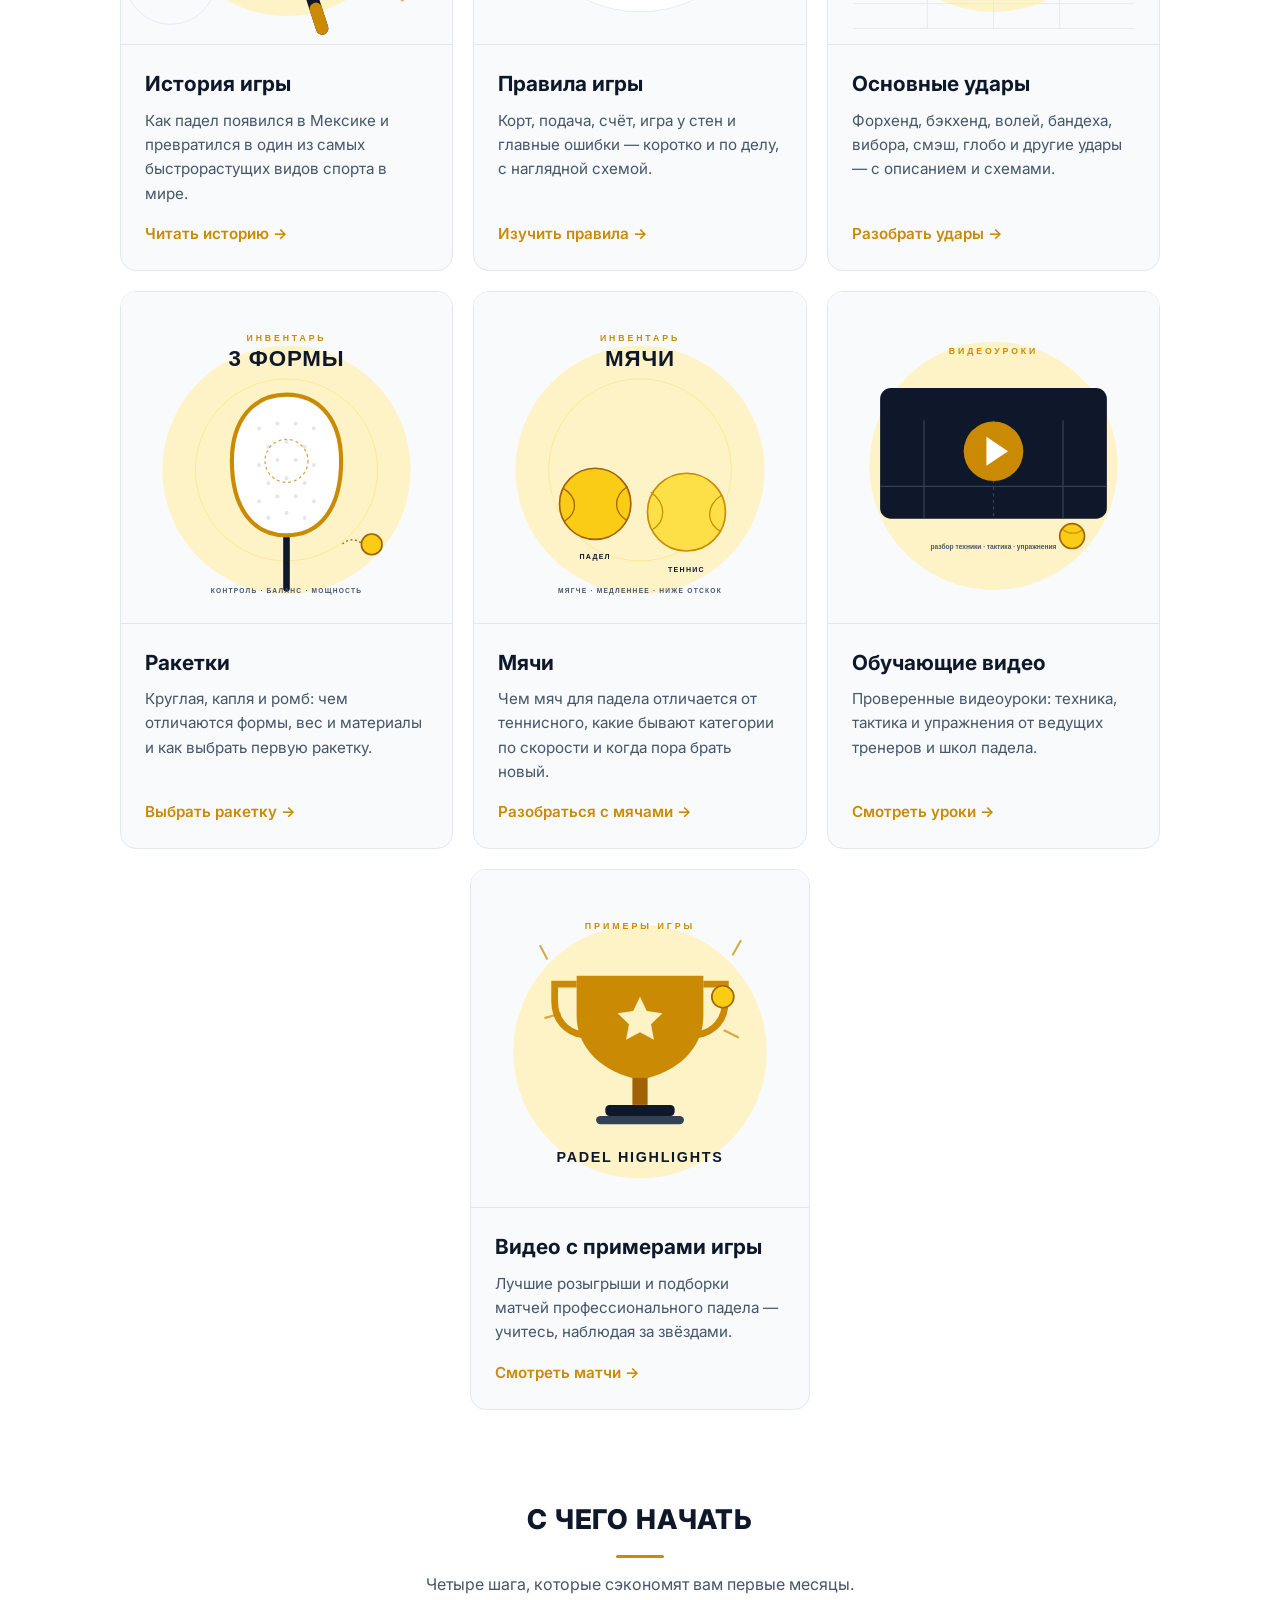
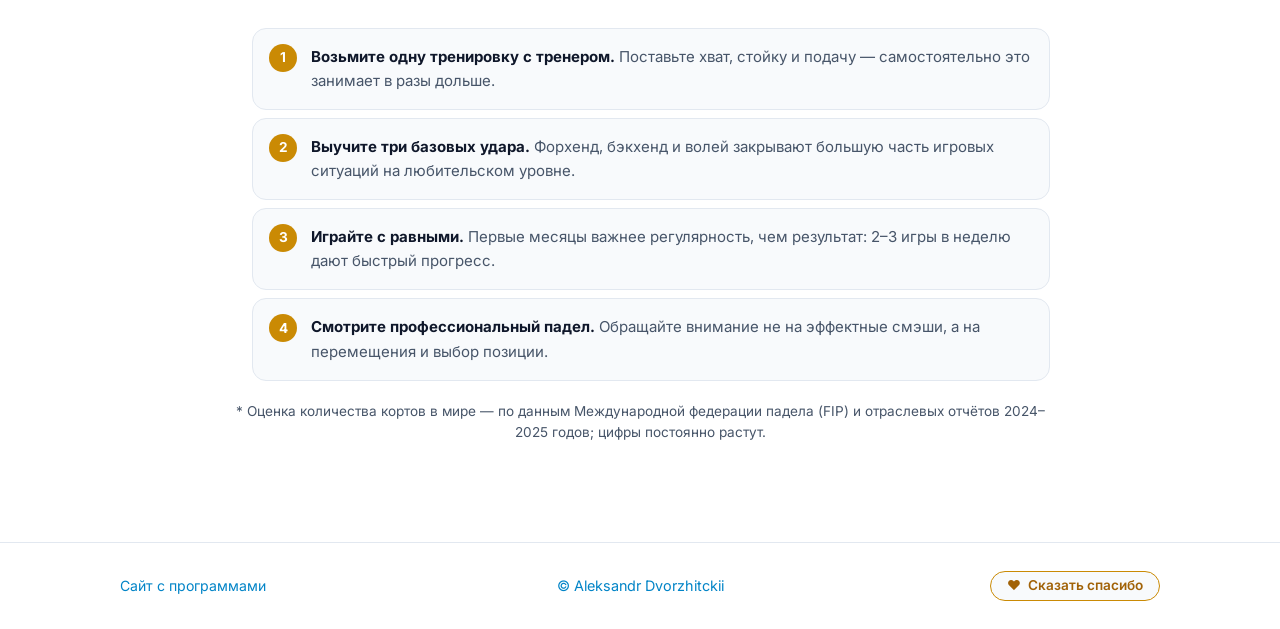
==== commit b8e267bf: "Add balls section: page, comparison SVG, cover and nav links Новая страница balls.html: устройство м" ====
--- a/index.html
+++ b/index.html
@@ -3,9 +3,9 @@
 <head>
   <meta charset="UTF-8" />
   <meta name="viewport" content="width=device-width, initial-scale=1.0" />
-  <title>PADEL — всё о паделе: история, правила, удары, ракетки и матчи</title>
+  <title>PADEL — всё о паделе: история, правила, удары, ракетки, мячи и матчи</title>
   <link rel="icon" type="image/svg+xml" href="assets/img/logo.svg" />
-  <meta name="description" content="Падел: история и рост популярности, правила игры, основные удары с наглядными схемами, виды ракеток и советы по выбору, обучающие видео и лучшие матчи. Понятный гид для начинающих." />
+  <meta name="description" content="Падел: история и рост популярности, правила игры, основные удары с наглядными схемами, виды ракеток и мячей, советы по выбору, обучающие видео и лучшие матчи. Понятный гид для начинающих." />
   <meta property="og:title" content="PADEL — всё о паделе" />
   <meta property="og:description" content="История, правила, техника и лучшие матчи — всё о паделе в одном месте." />
   <meta property="og:type" content="website" />
@@ -31,7 +31,8 @@
         <a href="rules.html">Правила</a>
         <a href="strokes.html">Удары</a> 
-        <a href="rackets.html">Ракетки</a>
+        <a href="rackets.html">Ракетки</a>
+        <a href="balls.html">Мячи</a>
         <a href="tutorials.html">Обучение</a>
         <a href="matches.html">Матчи</a>
       </nav>
@@ -122,7 +123,7 @@
       <div class="container">
         <div class="section-head">
           <h2 id="sections-title">Разделы</h2>
-          <p>Шесть шагов от первого знакомства до осмысленной игры.</p>
+          <p>Семь шагов от первого знакомства до осмысленной игры.</p>
         </div>
 
         <div class="grid">
@@ -159,6 +160,15 @@
               <h3>Ракетки</h3>
               <p>Круглая, капля и ромб: чем отличаются формы, вес и материалы и как выбрать первую ракетку.</p>
               <div class="card-link">Выбрать ракетку →</div>
+            </div>
+          </a>
+
+          <a class="card" href="balls.html">
+            <img class="card-img" src="assets/img/cover-balls.svg" alt="Мяч для падела и теннисный мяч" width="800" height="800" />
+            <div class="card-body">
+              <h3>Мячи</h3>
+              <p>Чем мяч для падела отличается от теннисного, какие бывают категории по скорости и когда пора брать новый.</p>
+              <div class="card-link">Разобраться с мячами →</div>
             </div>
           </a>
 
